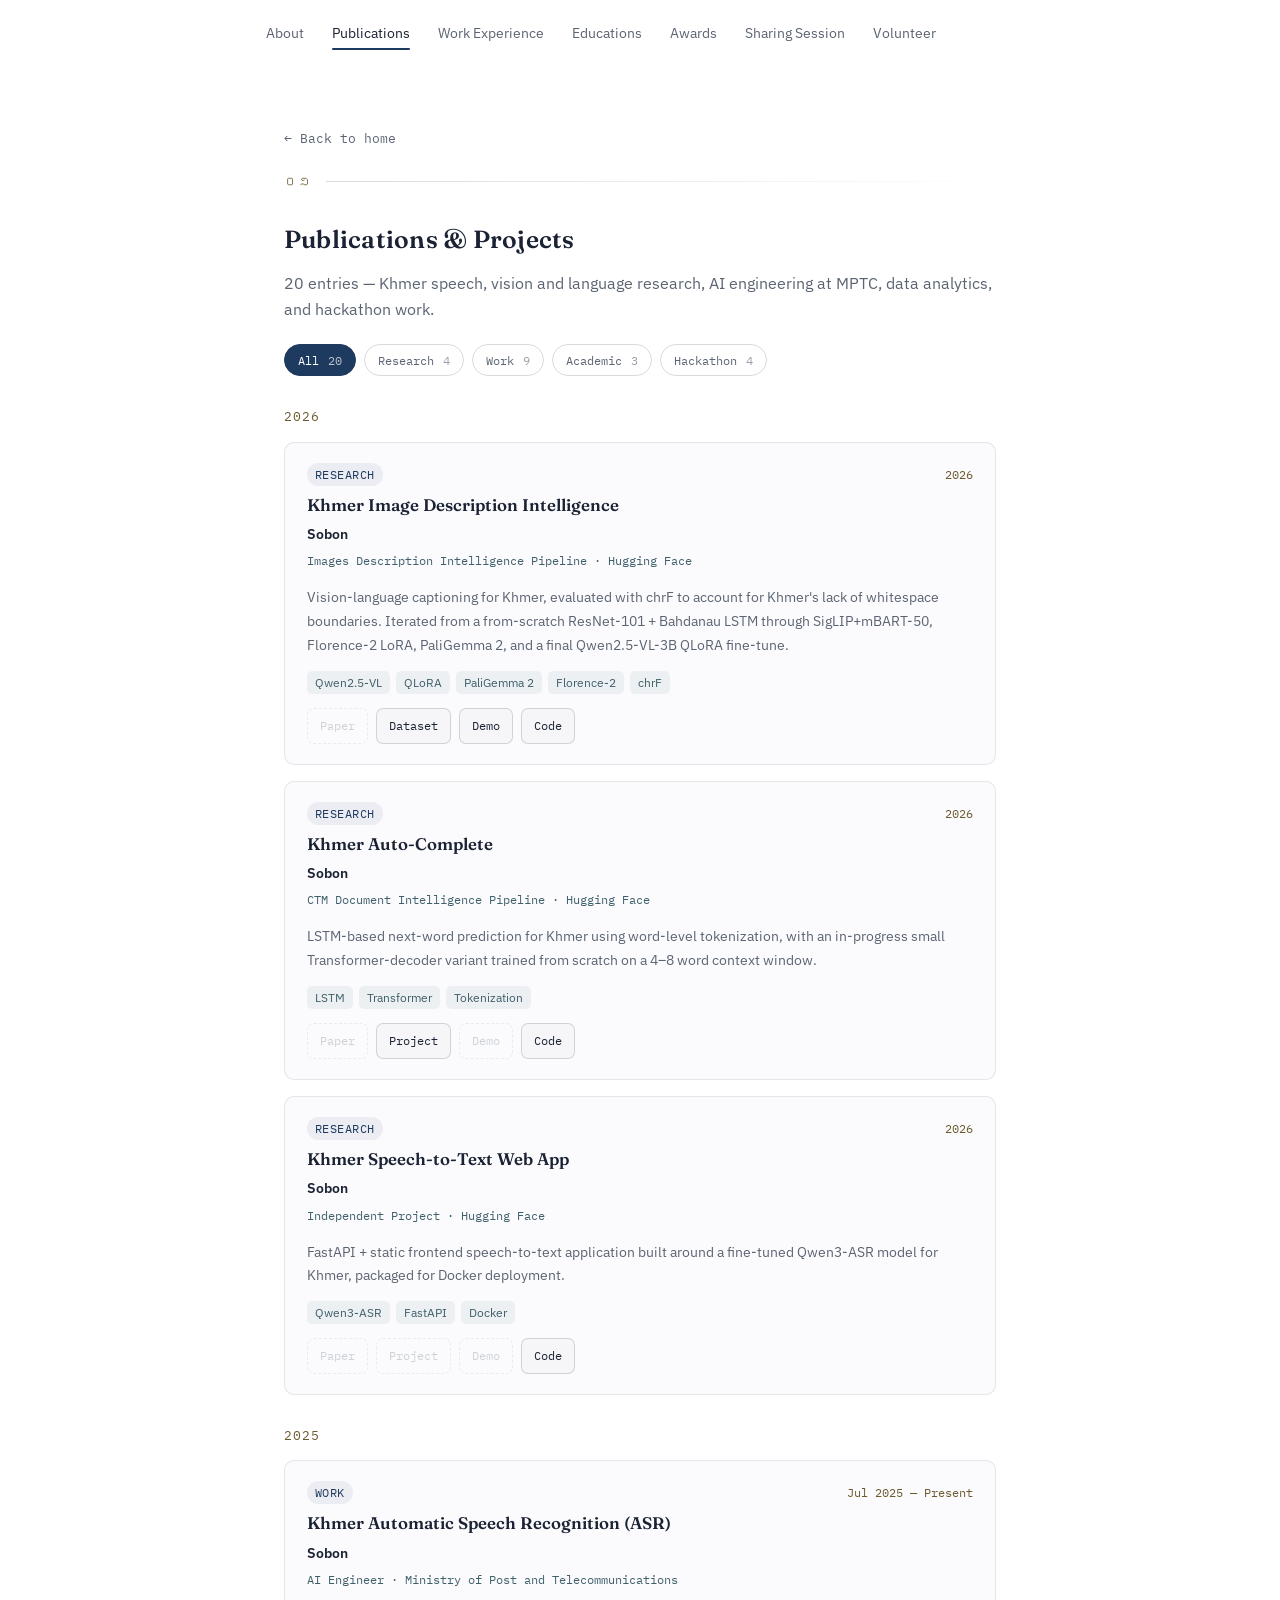
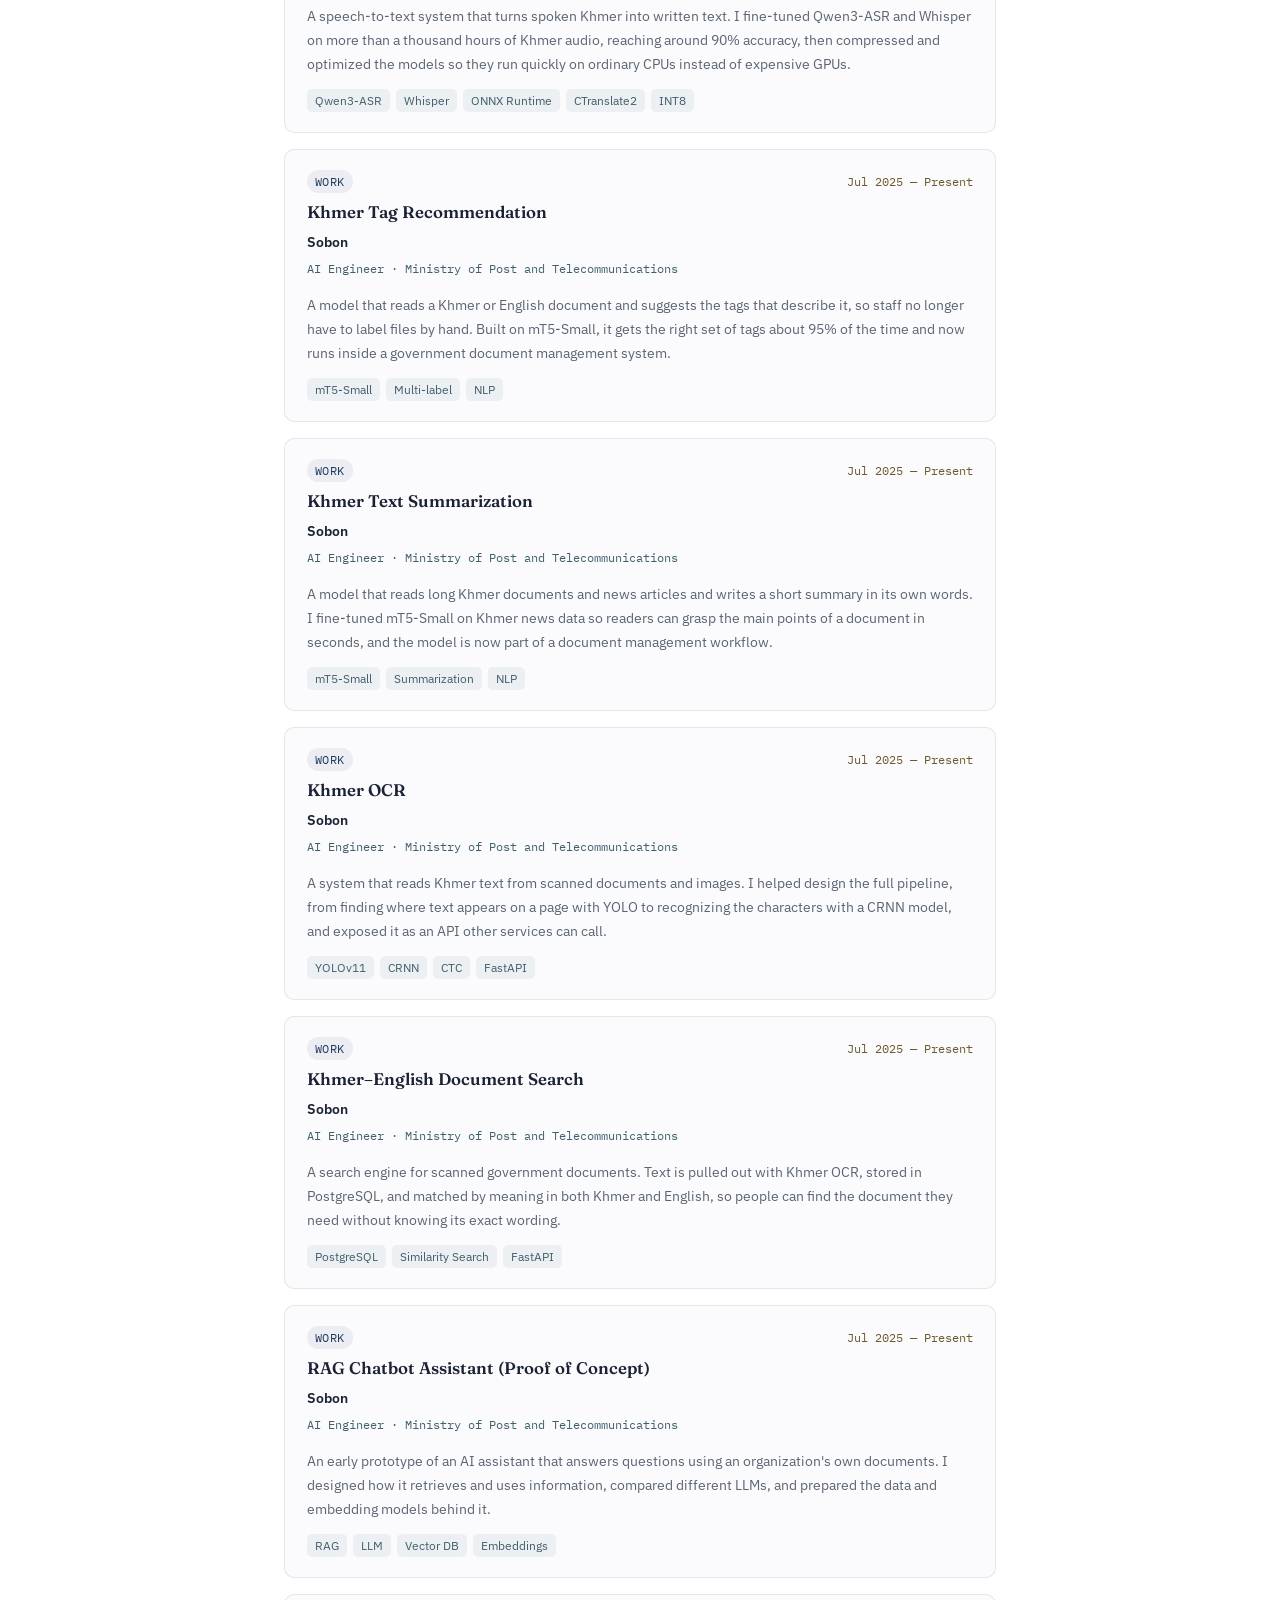
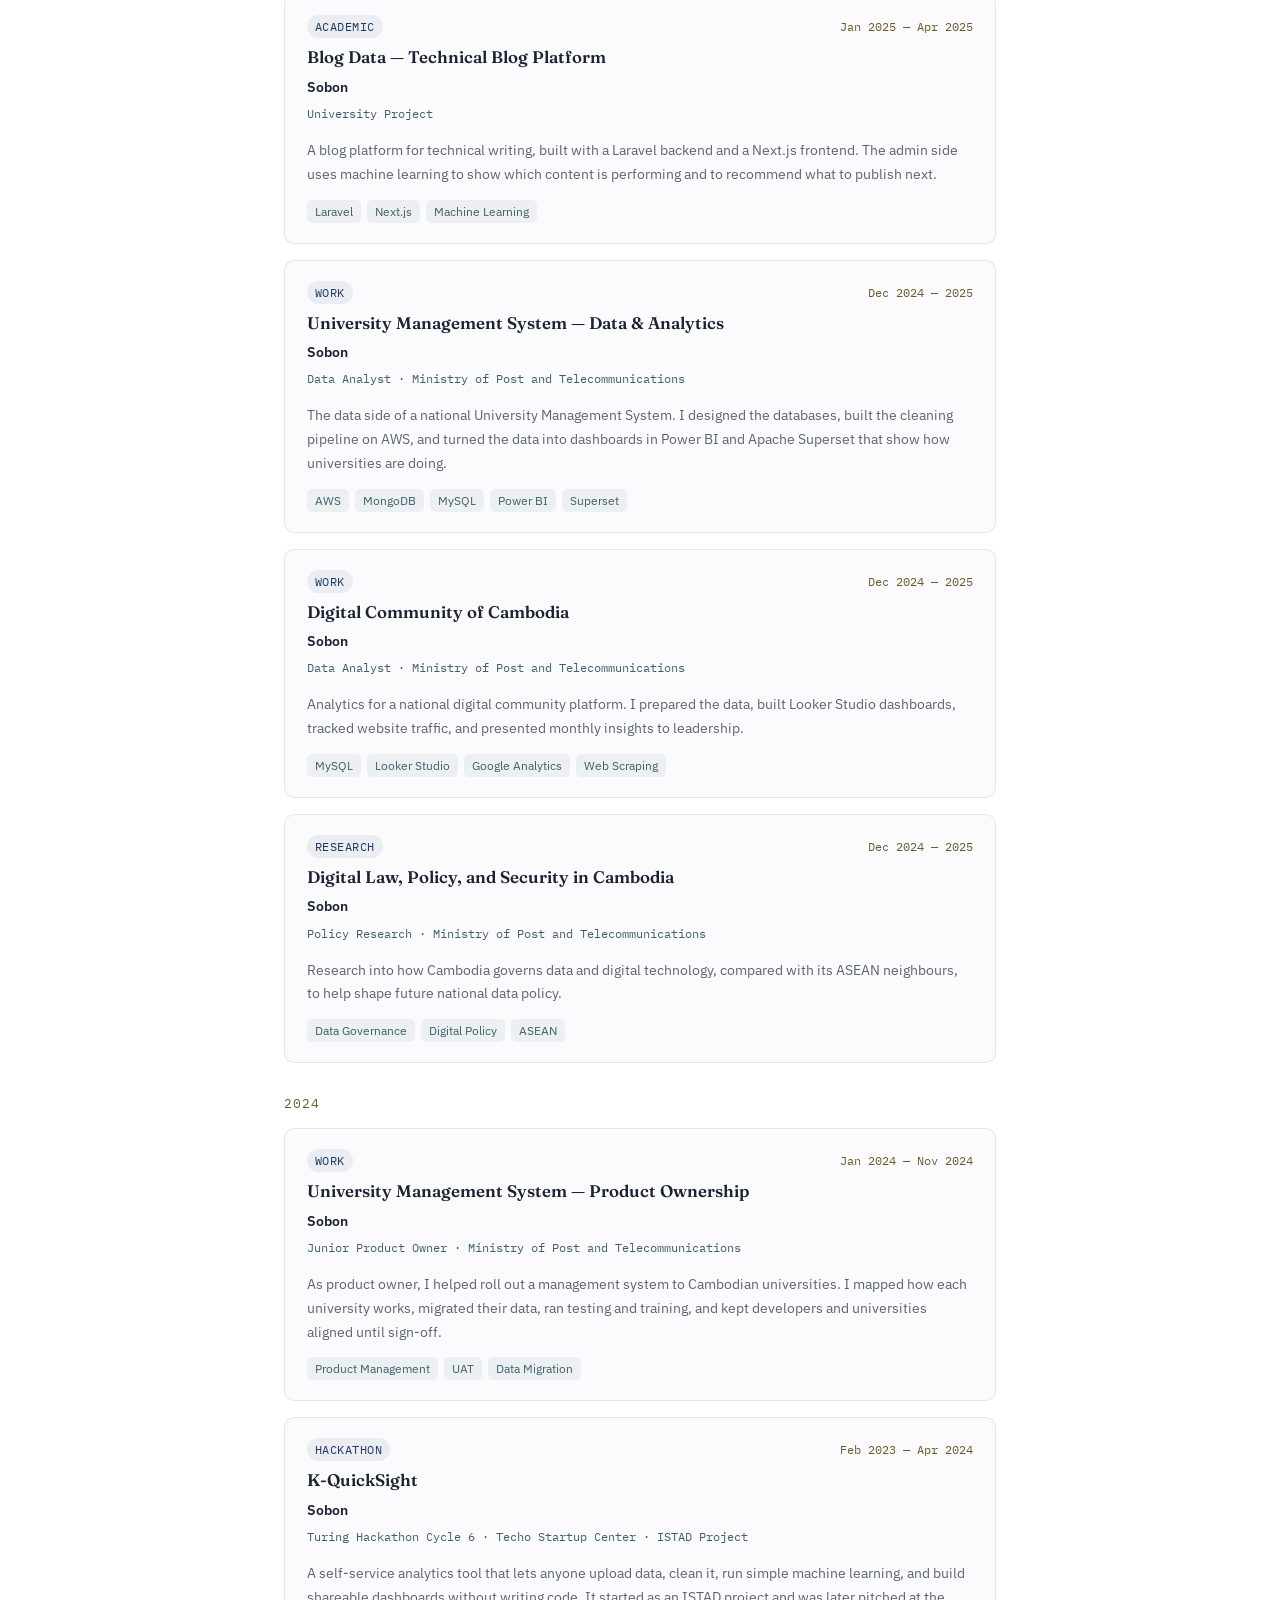
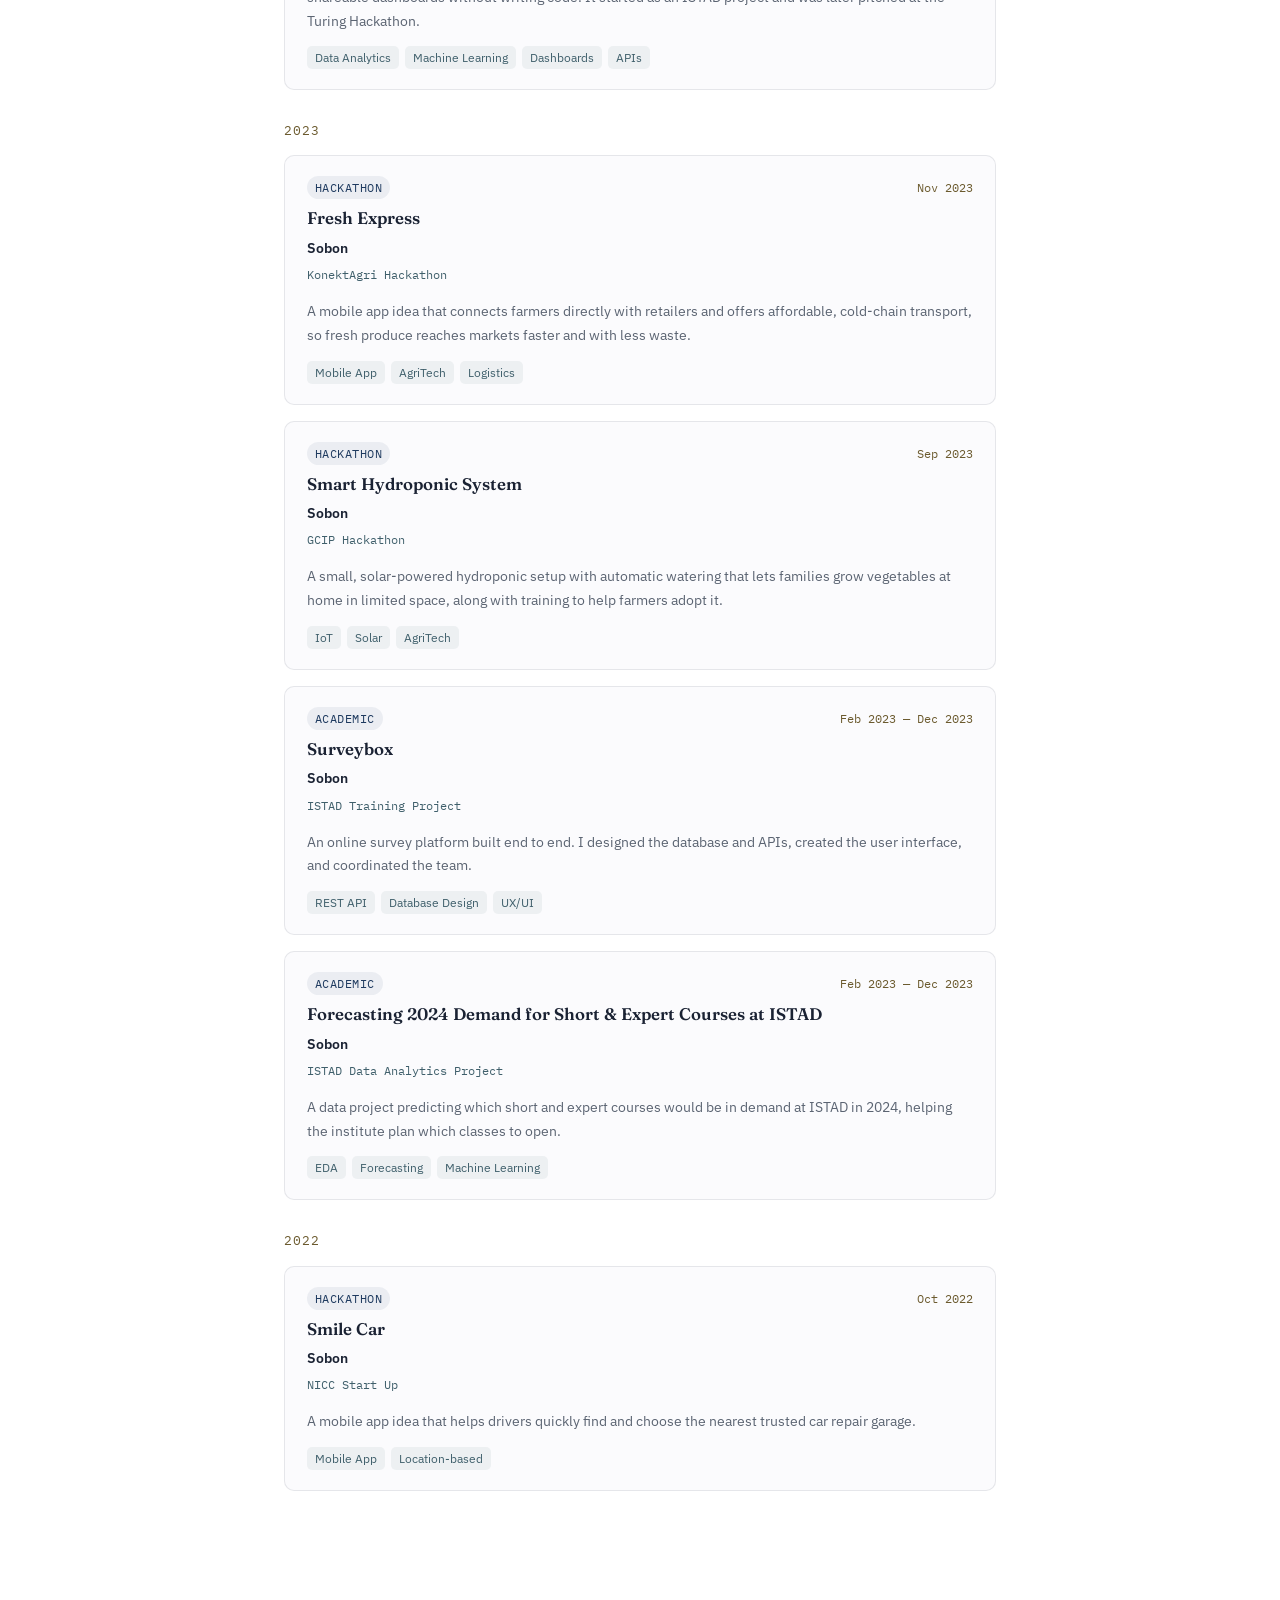
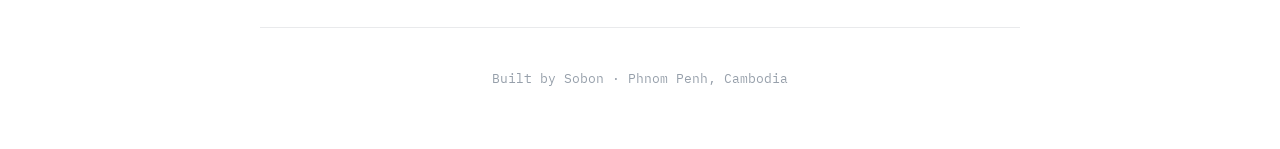
==== projects.html @ 4c94f922 "add new project" ====
<!DOCTYPE html>
<html lang="en">
<head>
<meta charset="UTF-8">
<meta name="viewport" content="width=device-width, initial-scale=1.0">
<title>Publications & Projects · Sobon Phon</title>
<meta name="description" content="Publications and projects by Sobon Phon — Khmer ASR, OCR, NLP, vision-language models, data analytics, and hackathon work.">
<meta property="og:type" content="website">
<meta property="og:title" content="Publications & Projects — Sobon Phon">
<meta property="og:description" content="Khmer ASR, OCR, NLP, vision-language models, data analytics, and hackathon projects.">
<meta property="og:image" content="https://phonsobon.github.io/assets/3.jpg">
<meta property="og:url" content="https://phonsobon.github.io/projects.html">
<meta property="og:site_name" content="Sobon Phon">

<link rel="preconnect" href="https://fonts.googleapis.com">
<link rel="preconnect" href="https://fonts.gstatic.com" crossorigin>
<link href="https://fonts.googleapis.com/css2?family=Fraunces:opsz,wght@9..144,400;9..144,500;9..144,600;9..144,700&family=IBM+Plex+Sans:wght@400;500;600&family=IBM+Plex+Mono:wght@400;500&display=swap" rel="stylesheet">

<link rel="stylesheet" href="style.css">
</head>
<body>

<header class="nav" id="siteNav">
  <div class="nav-inner">
    <button class="nav-toggle" id="navToggle" aria-label="Toggle menu" aria-expanded="false">
      <svg width="18" height="18" viewBox="0 0 18 18" fill="none"><path d="M2 4H16M2 9H16M2 14H16" stroke="currentColor" stroke-width="1.6" stroke-linecap="round"/></svg>
    </button>
    <nav class="links" id="navLinks">
      <a href="index.html#about">About</a>
      <a href="projects.html" class="active">Publications</a>
      <a href="index.html#experience">Work Experience</a>
      <a href="index.html#education">Educations</a>
      <a href="index.html#awards">Awards</a>
      <a href="index.html#sharing">Sharing Session</a>
      <a href="index.html#volunteer">Volunteer</a>
    </nav>
  </div>
</header>

<main>
  <section id="publications">
    <a class="back-link" href="index.html#publications"><span aria-hidden="true">←</span> Back to home</a>
    <div class="eyebrow"><span class="num">០១</span><span class="rule"></span></div>
    <h2 class="section-title">Publications & Projects</h2>
    <p class="page-intro"><span id="projectCount"></span> Khmer speech, vision and language research, AI engineering at MPTC, data analytics, and hackathon work.</p>

    <div class="filters" id="filters" role="group" aria-label="Filter by category"></div>
    <div id="allProjects"></div>
    <noscript><p class="pub-desc">Enable JavaScript to see the project list.</p></noscript>
  </section>
</main>

<footer>
  Built by Sobon · Phnom Penh, Cambodia
</footer>

<script src="projects-data.js"></script>
<script>
(function(){
  const list = document.getElementById('allProjects');
  const filters = document.getElementById('filters');
  document.getElementById('projectCount').textContent = PROJECTS.length + ' entries —';

  const cats = [['all', 'All']].concat(Object.entries(PROJECT_CATEGORIES));
  filters.innerHTML = cats.map(([key, label]) => {
    const n = key === 'all' ? PROJECTS.length : PROJECTS.filter(p => p.category === key).length;
    return `<button type="button" data-filter="${key}" aria-pressed="false">${label} <span>${n}</span></button>`;
  }).join('');

  function apply(key){
    filters.querySelectorAll('button').forEach(b => b.setAttribute('aria-pressed', String(b.dataset.filter === key)));
    renderProjectList(list, key === 'all' ? PROJECTS : PROJECTS.filter(p => p.category === key));
    try{ history.replaceState(null, '', key === 'all' ? location.pathname : '#' + key); }catch(e){}
  }

  filters.addEventListener('click', e => {
    const b = e.target.closest('button');
    if(b) apply(b.dataset.filter);
  });

  const initial = location.hash.slice(1);
  apply(PROJECT_CATEGORIES[initial] ? initial : 'all');
})();
</script>
<script src="script.js"></script>

</body>
</html>
---- style.css ----
:root{
    --bg: #ffffff;
    --bg-elevated: #f6f7f9;
    --bg-card: #fbfbfd;
    --ink: #1a2233;
    --ink-dim: #5b6472;
    --ink-faint: #97a0ab;
    --line: rgba(20,30,50,0.09);
    --line-strong: rgba(20,30,50,0.16);
    --accent: #1e3a5f;       /* academic navy */
    --accent-soft: rgba(30,58,95,0.07);
    --gold: #6b5a2e;         /* muted bronze, for small labels */
    --teal: #3f5f6b;         /* muted slate teal, for venue meta */
    --radius: 10px;
    --maxw: 760px;
    --nav-h: 68px;
  }

  *{ box-sizing: border-box; }
  html{ scroll-behavior: smooth; scroll-padding-top: calc(var(--nav-h) + 18px); }

  body{
    margin:0;
    background: var(--bg);
    color: var(--ink);
    font-family: "IBM Plex Sans", sans-serif;
    font-size: 16px;
    line-height: 1.65;
    -webkit-font-smoothing: antialiased;
  }

  a{ color: inherit; text-decoration: none; }
  h1,h2,h3,h4{ font-family: "Fraunces", serif; font-weight: 600; margin:0; }
  ::selection{ background: var(--accent); color: #ffffff; }

  :focus-visible{
    outline: 2px solid var(--gold);
    outline-offset: 3px;
    border-radius: 4px;
  }

  /* ---------- NAV ---------- */
  header.nav{
    position: fixed;
    top:0; left:0; right:0;
    height: var(--nav-h);
    z-index: 100;
    display:flex;
    align-items:center;
    background: rgba(255,255,255,0.72);
    backdrop-filter: blur(14px) saturate(140%);
    -webkit-backdrop-filter: blur(14px) saturate(140%);
    border-bottom: 1px solid transparent;
    transition: border-color .35s ease, background .35s ease, box-shadow .35s ease;
  }
  header.nav.scrolled{
    background: rgba(255,255,255,0.92);
    border-bottom-color: var(--line);
    box-shadow: 0 8px 24px -18px rgba(20,30,50,0.25);
  }
  .nav-inner{
    width:100%;
    max-width: 820px;
    margin:0 auto;
    padding: 0 24px;
    display:flex;
    align-items:center;
    justify-content:space-between;
    gap: 24px;
  }
  .brand{
    display:flex;
    align-items:baseline;
    gap:8px;
    font-family:"Fraunces", serif;
    font-weight:700;
    font-size: 1.05rem;
    letter-spacing: 0.01em;
    white-space:nowrap;
  }
  .brand .khmer-mark{
    font-family:"IBM Plex Sans", sans-serif;
    font-size: 0.68rem;
    color: var(--gold);
    letter-spacing: 0.14em;
    text-transform:uppercase;
  }
  nav.links{
    display:flex;
    gap: 4px;
    align-items:center;
  }
  nav.links a{
    position:relative;
    font-size: 0.86rem;
    padding: 8px 12px;
    color: var(--ink-dim);
    border-radius: 6px;
    transition: color .2s ease, background .2s ease;
    white-space:nowrap;
  }
  nav.links a:hover{ color: var(--ink); background: rgba(20,30,50,0.04); }
  nav.links a.active{ color: var(--ink); }
  nav.links a.active::after{
    content:"";
    position:absolute;
    left:12px; right:12px; bottom:3px;
    height:2px;
    background: var(--accent);
    border-radius: 2px;
  }

  .nav-toggle{
    display:none;
    background:none;
    border:1px solid var(--line-strong);
    border-radius:8px;
    width:40px; height:40px;
    color: var(--ink);
    cursor:pointer;
    align-items:center;
    justify-content:center;
  }

  /* ---------- LAYOUT ---------- */
  main{
    position:relative;
    z-index:1;
    max-width: var(--maxw);
    margin: 0 auto;
    padding: calc(var(--nav-h) + 56px) 24px 120px;
  }

  section{ scroll-margin-top: calc(var(--nav-h) + 18px); }
  section + section{ margin-top: 88px; }

  .eyebrow{
    display:flex;
    align-items:center;
    gap: 14px;
    margin-bottom: 26px;
  }
  .eyebrow .num{
    font-family:"IBM Plex Mono", monospace;
    font-size: 0.82rem;
    color: var(--gold);
    letter-spacing: 0.06em;
  }
  .eyebrow .rule{
    flex:1;
    height:1px;
    background: linear-gradient(90deg, var(--line-strong), transparent);
  }
  h2.section-title{
    font-size: 1.55rem;
    letter-spacing: 0.01em;
  }

  /* ---------- HERO ---------- */
  .hero{
    display:flex;
    gap: 30px;
    align-items:flex-start;
    margin-bottom: 8px;
  }
  .avatar{
    flex: 0 0 auto;
    width: 150px; height: 150px;
    border-radius: 50%;
    overflow: hidden;
    background: linear-gradient(155deg, var(--accent), #3a5a82);
    display:flex;
    align-items:center;
    justify-content:center;
    font-family:"Fraunces", serif;
    font-weight:700;
    font-size: 2.1rem;
    color: #ffffff;
    box-shadow: 0 0 0 1px var(--line-strong), 0 16px 32px -18px rgba(30,58,95,0.35);
  }
  .avatar img{
    width: 100%;
    height: 100%;
    object-fit: cover;
    object-position: center;
    display: block;
  }
  .hero-text h1{
    font-size: 2.15rem;
    line-height:1.15;
    margin-bottom:8px;
  }
  .hero-text .role{
    color: var(--ink-dim);
    font-size: 1.02rem;
    margin-bottom: 4px;
  }
  .hero-text .loc{
    color: var(--ink-faint);
    font-size: 0.88rem;
    font-family:"IBM Plex Mono", monospace;
  }

  .hero-links{
    display:flex;
    flex-wrap:wrap;
    gap:10px;
    margin: 22px 0 26px;
  }
  .hero-links a{
    font-size: 0.82rem;
    padding: 7px 13px;
    border: 1px solid var(--line-strong);
    border-radius: 100px;
    color: var(--ink-dim);
    transition: all .2s ease;
    font-family:"IBM Plex Mono", monospace;
  }
  .hero-links a:hover{
    border-color: var(--accent);
    color: var(--ink);
    background: var(--accent-soft);
  }

  .bio p{ color: var(--ink-dim); margin: 0 0 14px; max-width: 75ch; text-align: justify; text-justify: inter-word; hyphens: auto; }
  .bio strong{ color: var(--ink); font-weight:600; }
  .bio strong.dr{ color: var(--ink); font-weight:600; }

  /* ---------- WORK EXPERIENCE ---------- */
  .job{
    display:grid;
    grid-template-columns: 160px 1fr;
    gap: 20px;
    padding: 20px 0;
    border-top: 1px solid var(--line);
  }
  .job:first-of-type{ border-top: none; padding-top:0; }
  .job time{
    font-family:"IBM Plex Mono", monospace;
    font-size: 0.78rem;
    color: var(--gold);
    padding-top: 3px;
    white-space: nowrap;
  }
  .job h3{ font-size: 1.08rem; margin-bottom: 3px; }
  .job .org{ color: var(--ink-dim); font-size:0.9rem; margin-bottom: 10px; }
  .job ul{ margin:0; padding-left: 18px; color: var(--ink-dim); font-size: 0.94rem; }
  .job li{ margin-bottom: 6px; }
  .job li::marker{ color: var(--accent); }

  /* ---------- PUBLICATIONS ---------- */
  .pub-year{
    font-family:"IBM Plex Mono", monospace;
    color: var(--gold);
    font-size: 0.8rem;
    letter-spacing: 0.08em;
    margin: 30px 0 14px;
    text-transform: uppercase;
  }
  .pub-year:first-child{ margin-top:0; }

  .pub-card{
    background: var(--bg-card);
    border: 1px solid var(--line);
    border-radius: var(--radius);
    padding: 20px 22px;
    margin-bottom: 16px;
    transition: border-color .2s ease;
  }
  .pub-card:hover{ border-color: var(--line-strong); }
  .pub-card h3{ font-size: 1.05rem; line-height:1.4; margin-bottom: 6px; }
  .pub-authors{ font-size: 0.88rem; color: var(--ink-dim); margin-bottom: 4px; }
  .pub-authors .me{ color: var(--ink); font-weight:600; }
  .pub-venue{
    font-family:"IBM Plex Mono", monospace;
    font-size: 0.78rem;
    color: var(--teal);
    margin-bottom: 12px;
  }
  .pub-desc{ color: var(--ink-dim); font-size: 0.9rem; margin-bottom: 14px; }

  .pub-links{
    display:flex;
    flex-wrap: wrap;
    gap: 8px;
  }
  .pub-links a, .pub-links span{
    display:inline-flex;
    align-items:center;
    gap:6px;
    font-family:"IBM Plex Mono", monospace;
    font-size: 0.76rem;
    padding: 7px 12px;
    border-radius: 7px;
    border: 1px solid var(--line-strong);
    color: var(--ink-dim);
  }
  .pub-links a{
    color: var(--ink);
    background: rgba(20,30,50,0.02);
    transition: all .18s ease;
  }
  .pub-links a:hover{
    border-color: var(--accent);
    background: var(--accent-soft);
    color: var(--ink);
    transform: translateY(-1px);
  }
  .pub-links span.disabled{
    color: var(--ink-faint);
    opacity: 0.45;
    cursor: not-allowed;
    border-style: dashed;
  }
  .pub-links svg{ width:12px; height:12px; }

  /* ---------- EDUCATION ---------- */
  .edu-item{
    display:grid;
    grid-template-columns: 160px 1fr;
    gap: 20px;
    padding: 18px 0;
    border-top: 1px solid var(--line);
  }
  .edu-item:first-of-type{ border-top:none; padding-top:0; }
  .edu-item time{
    font-family:"IBM Plex Mono", monospace;
    font-size: 0.78rem;
    color: var(--gold);
  }
  .edu-item h3{ font-size: 1.02rem; margin-bottom:3px; }
  .edu-item .org{ color: var(--ink-dim); font-size: 0.9rem; }
  .edu-note{
    display:inline-block;
    margin-top:8px;
    font-size: 0.78rem;
    color: var(--ink-faint);
    font-style: italic;
  }

  /* ---------- SHARING SESSION / TEACHING (list style) ---------- */
  .simple-list{ list-style:none; margin:0; padding:0; }
  .simple-list li{
    display:grid;
    grid-template-columns: 128px 1fr;
    gap:20px;
    padding: 16px 0;
    border-top: 1px solid var(--line);
    font-size: 0.94rem;
    color: var(--ink-dim);
  }
  .simple-list li:first-child{ border-top:none; padding-top:0; }
  .simple-list time{
    font-family:"IBM Plex Mono", monospace;
    font-size: 0.78rem;
    color: var(--gold);
  }
  .simple-list strong{ color: var(--ink); font-weight:600; }

  .placeholder-tag{
    display:inline-block;
    margin-top:10px;
    font-size: 0.74rem;
    font-family:"IBM Plex Mono", monospace;
    color: var(--teal);
    background: rgba(63,95,107,0.08);
    border: 1px dashed rgba(63,95,107,0.35);
    padding: 4px 9px;
    border-radius: 6px;
  }

  footer{
    max-width: var(--maxw);
    margin: 0 auto;
    padding: 40px 24px 60px;
    color: var(--ink-faint);
    font-size: 0.8rem;
    text-align:center;
    border-top: 1px solid var(--line);
    font-family:"IBM Plex Mono", monospace;
  }

  /* ---------- RESPONSIVE ---------- */
  @media (max-width: 800px){
    .job, .edu-item, .simple-list li{ grid-template-columns: 1fr; gap:4px; }
    .job time, .edu-item time, .simple-list time{ order:-1; }
  }

  @media (max-width: 680px){
    nav.links{
      position: fixed;
      top: var(--nav-h);
      left:0; right:0;
      background: rgba(255,255,255,0.98);
      backdrop-filter: blur(14px);
      flex-direction: column;
      align-items: stretch;
      padding: 10px 20px 20px;
      gap:2px;
      border-bottom: 1px solid var(--line);
      transform: translateY(-140%);
      opacity:0;
      transition: transform .3s ease, opacity .3s ease;
    }
    nav.links.open{ transform: translateY(0); opacity:1; }
    nav.links a{ padding: 12px 8px; font-size: 0.95rem; }
    .nav-toggle{ display:flex; }
    .hero{ flex-direction:column; }
  }

  @media (prefers-reduced-motion: reduce){
    html{ scroll-behavior:auto; }
    *{ transition-duration: 0.01ms !important; animation-duration: 0.01ms !important; }
  }
  /* ---------- PROJECT CARDS: meta, tags, details ---------- */
  .pub-meta{
    display:flex;
    justify-content:space-between;
    align-items:center;
    gap: 12px;
    margin-bottom: 8px;
    font-family:"IBM Plex Mono", monospace;
    font-size: 0.72rem;
  }
  .pub-cat{
    color: var(--accent);
    background: var(--accent-soft);
    padding: 2px 8px;
    border-radius: 100px;
    letter-spacing: 0.04em;
    text-transform: uppercase;
  }
  .pub-meta time{ color: var(--gold); }
  .pub-tags{ display:flex; flex-wrap:wrap; gap:6px; margin-bottom: 14px; }
  .pub-tags span{
    font-size: 0.72rem;
    color: var(--teal);
    background: rgba(63,95,107,0.07);
    padding: 2px 8px;
    border-radius: 5px;
  }
  .pub-more{ margin: -4px 0 14px; font-size: 0.88rem; color: var(--ink-dim); }
  .pub-more summary{
    cursor:pointer;
    font-family:"IBM Plex Mono", monospace;
    font-size: 0.76rem;
    color: var(--accent);
    width: fit-content;
  }
  .pub-more summary:hover{ text-decoration: underline; }
  .pub-more ul{ margin: 10px 0 0; padding-left: 18px; }
  .pub-more li{ margin-bottom: 4px; }
  .pub-more li::marker{ color: var(--accent); }
  .pub-card > :last-child{ margin-bottom: 0; }
  .pub-empty{ color: var(--ink-faint); font-size: 0.9rem; }

  /* ---------- VIEW ALL / PROJECTS PAGE ---------- */
  .view-all{
    display:inline-flex;
    align-items:center;
    gap: 8px;
    margin-top: 6px;
    font-family:"IBM Plex Mono", monospace;
    font-size: 0.82rem;
    padding: 9px 16px;
    border: 1px solid var(--accent);
    border-radius: 100px;
    color: var(--accent);
    transition: all .2s ease;
  }
  .view-all:hover{ background: var(--accent); color: #ffffff; }
  .view-all span{ transition: transform .2s ease; }
  .view-all:hover span{ transform: translateX(3px); }

  .back-link{
    display:inline-block;
    margin-bottom: 22px;
    font-family:"IBM Plex Mono", monospace;
    font-size: 0.8rem;
    color: var(--ink-dim);
  }
  .back-link:hover{ color: var(--accent); }
  .page-intro{ color: var(--ink-dim); margin: 10px 0 22px; }

  .filters{ display:flex; flex-wrap:wrap; gap:8px; margin-bottom: 30px; }
  .filters button{
    font-family:"IBM Plex Mono", monospace;
    font-size: 0.78rem;
    padding: 7px 13px;
    border: 1px solid var(--line-strong);
    border-radius: 100px;
    background: none;
    color: var(--ink-dim);
    cursor: pointer;
    transition: all .2s ease;
  }
  .filters button span{ color: var(--ink-faint); margin-left: 2px; }
  .filters button:hover{ border-color: var(--accent); color: var(--ink); }
  .filters button[aria-pressed="true"]{ background: var(--accent); border-color: var(--accent); color: #ffffff; }
  .filters button[aria-pressed="true"] span{ color: rgba(255,255,255,0.7); }
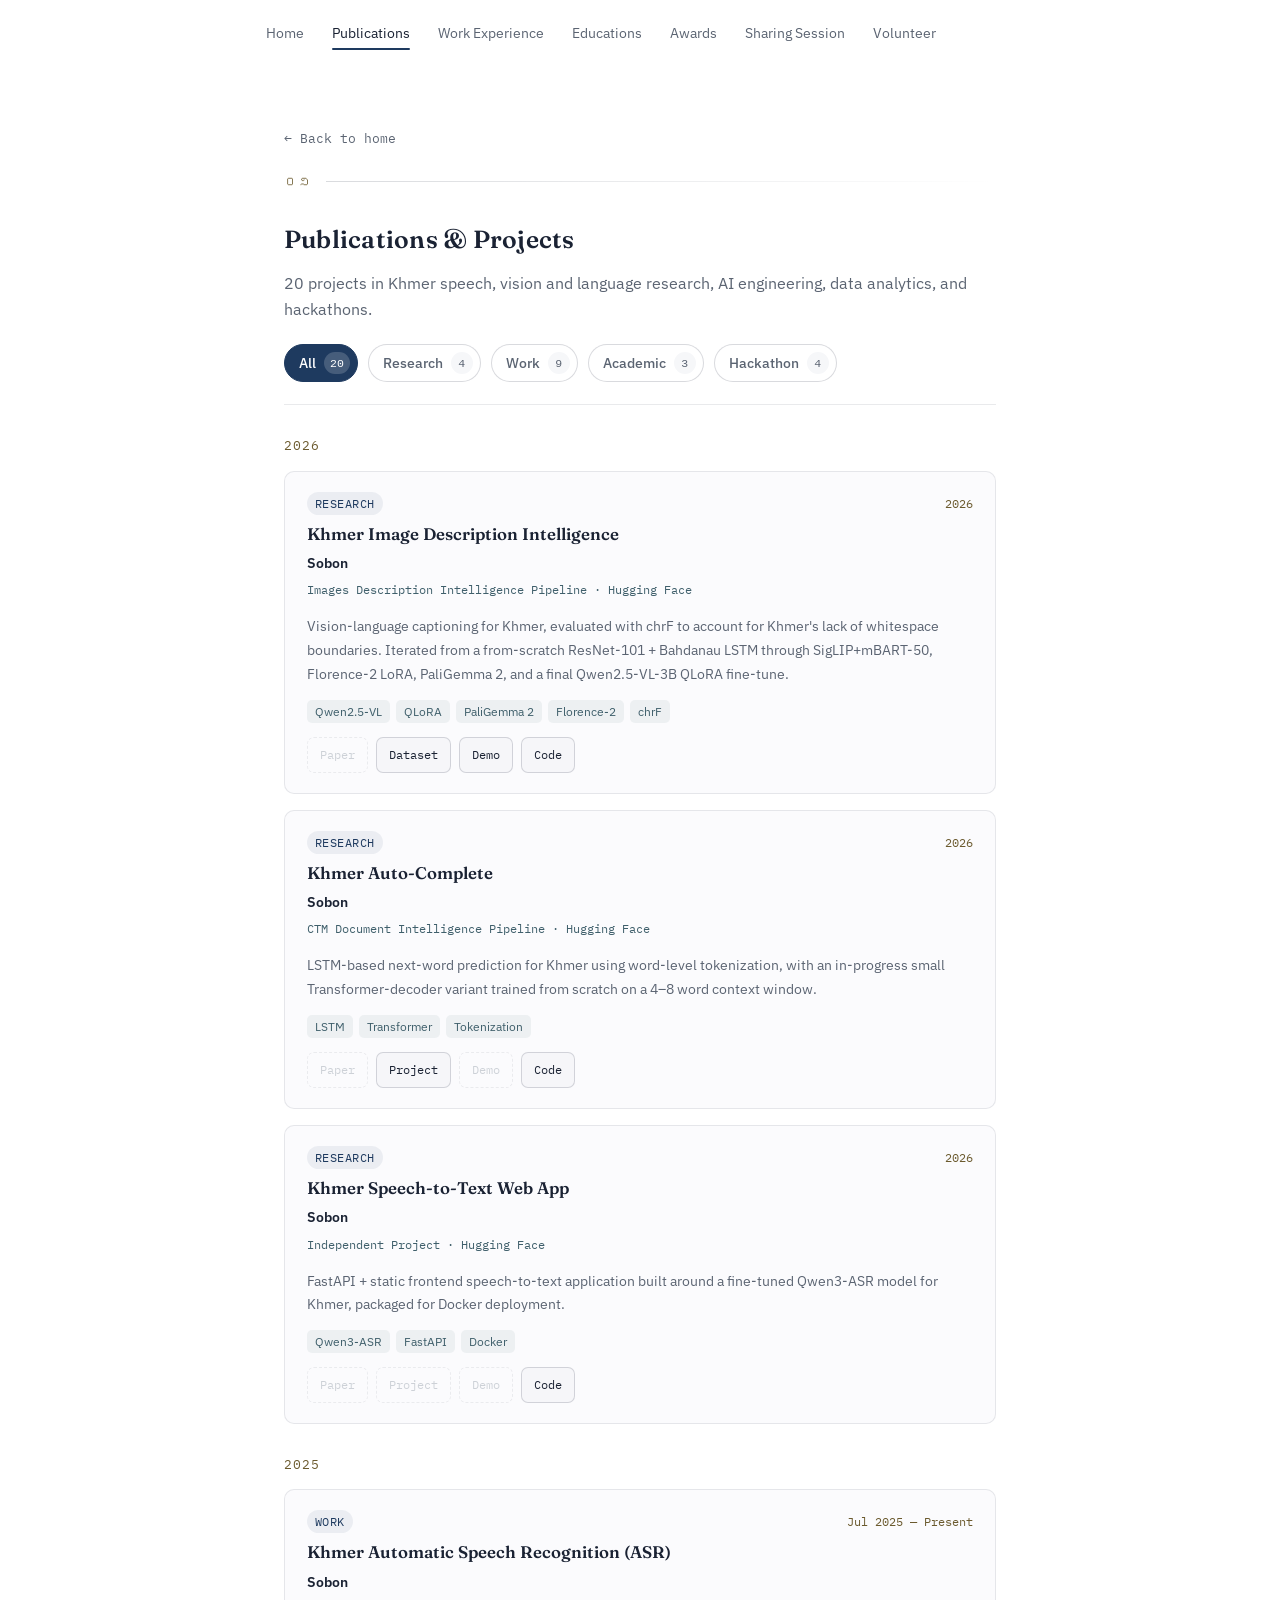
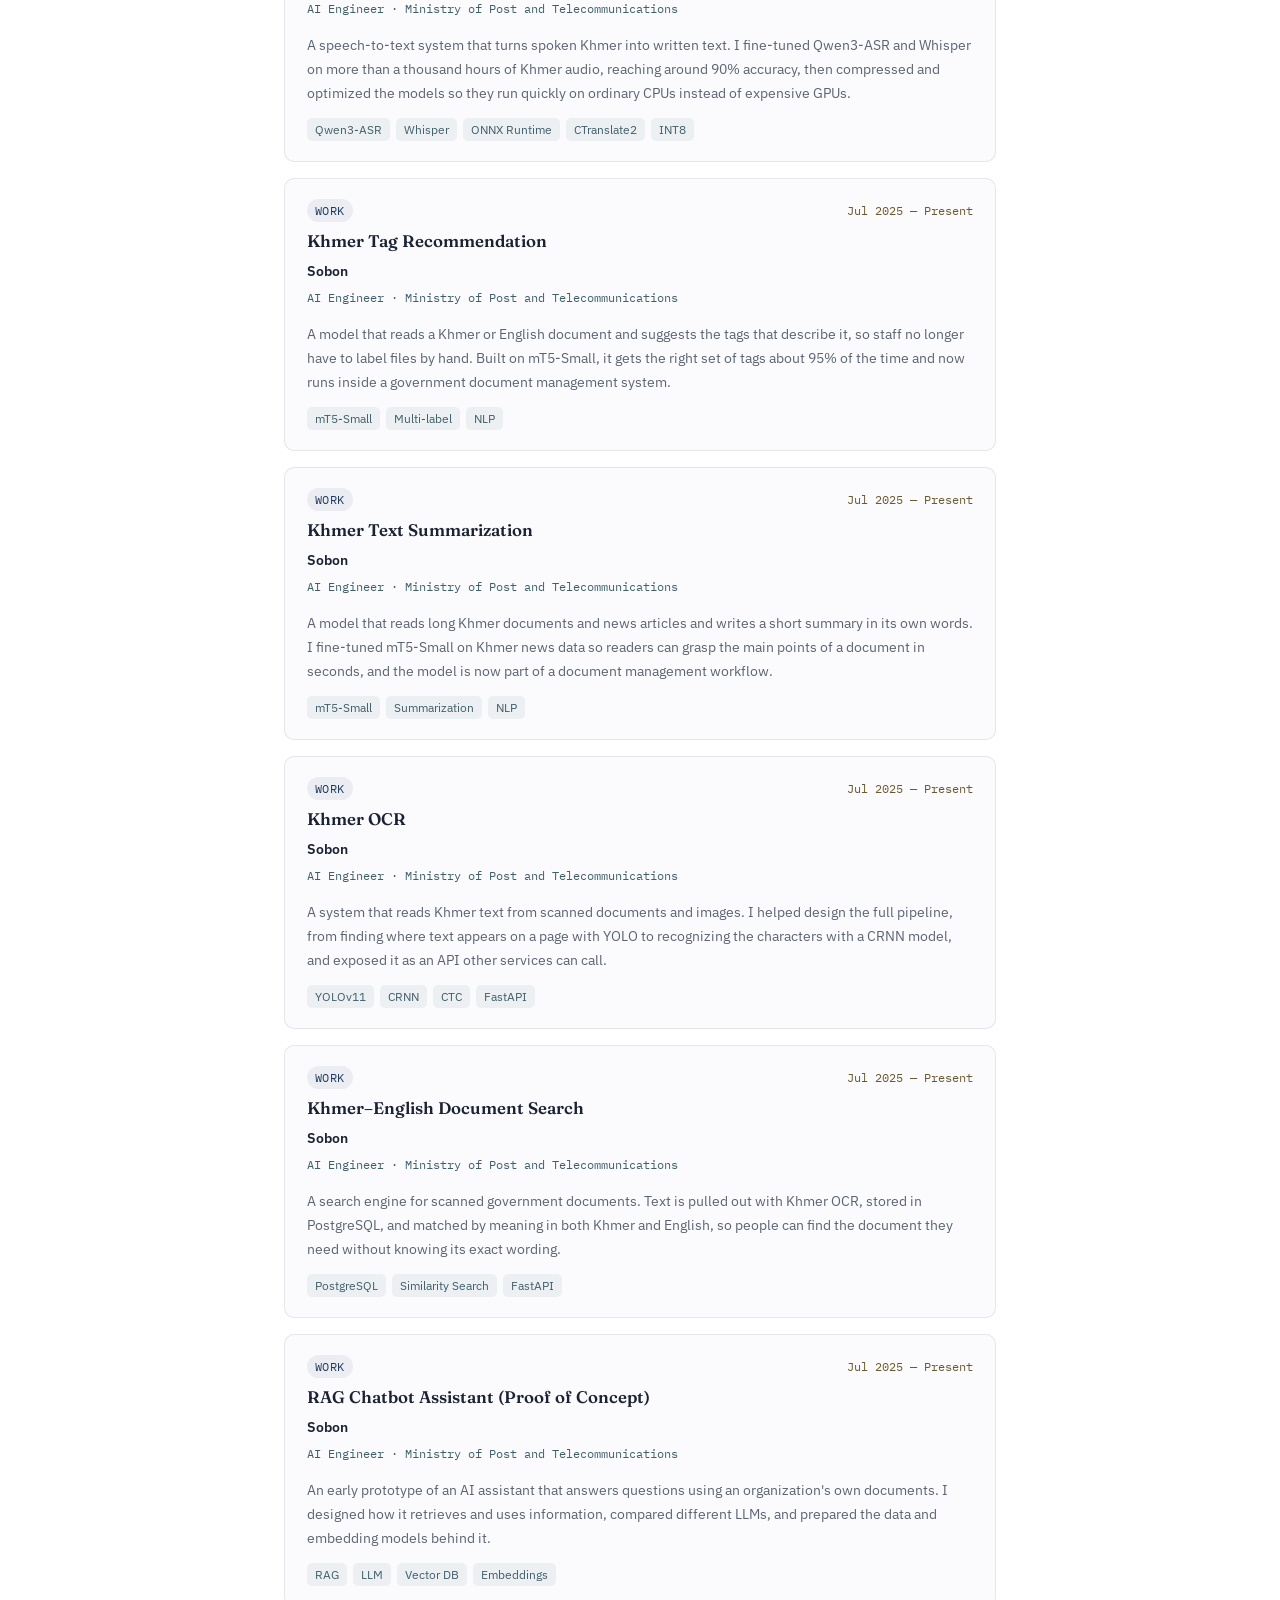
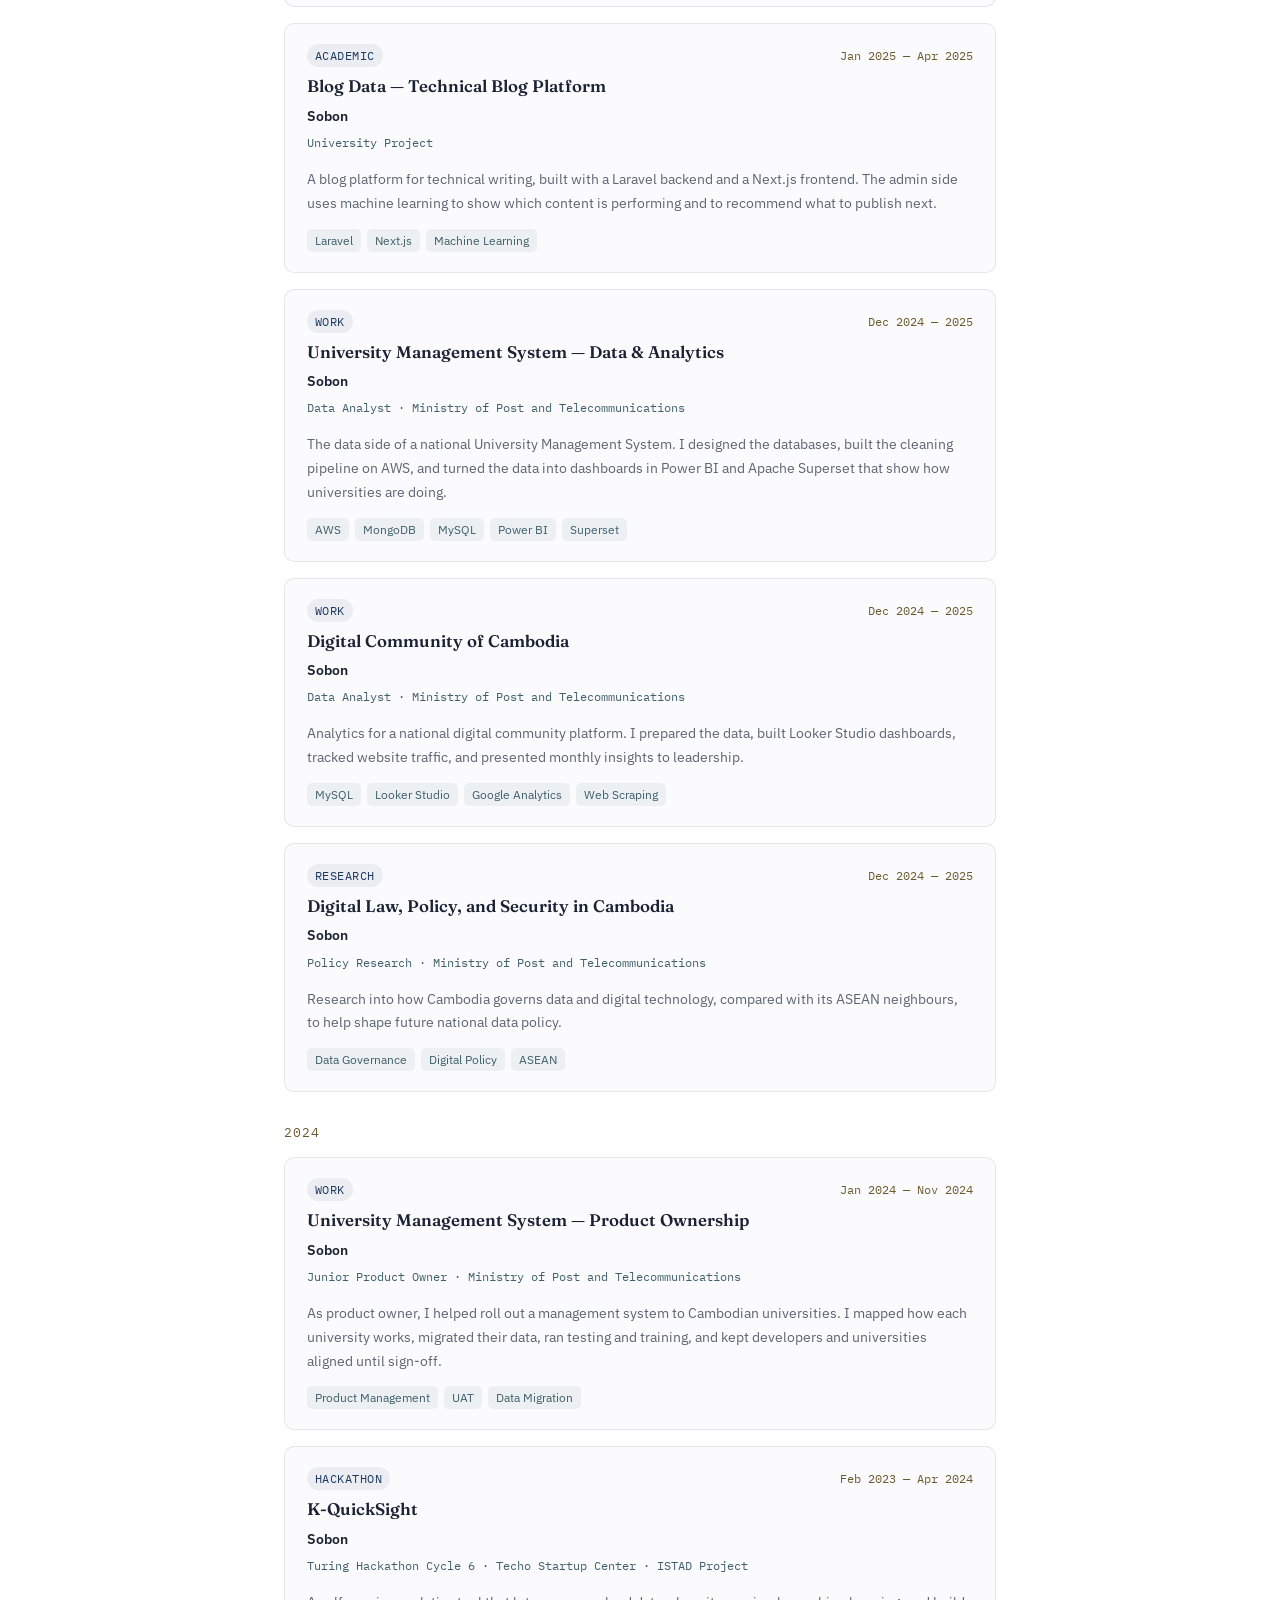
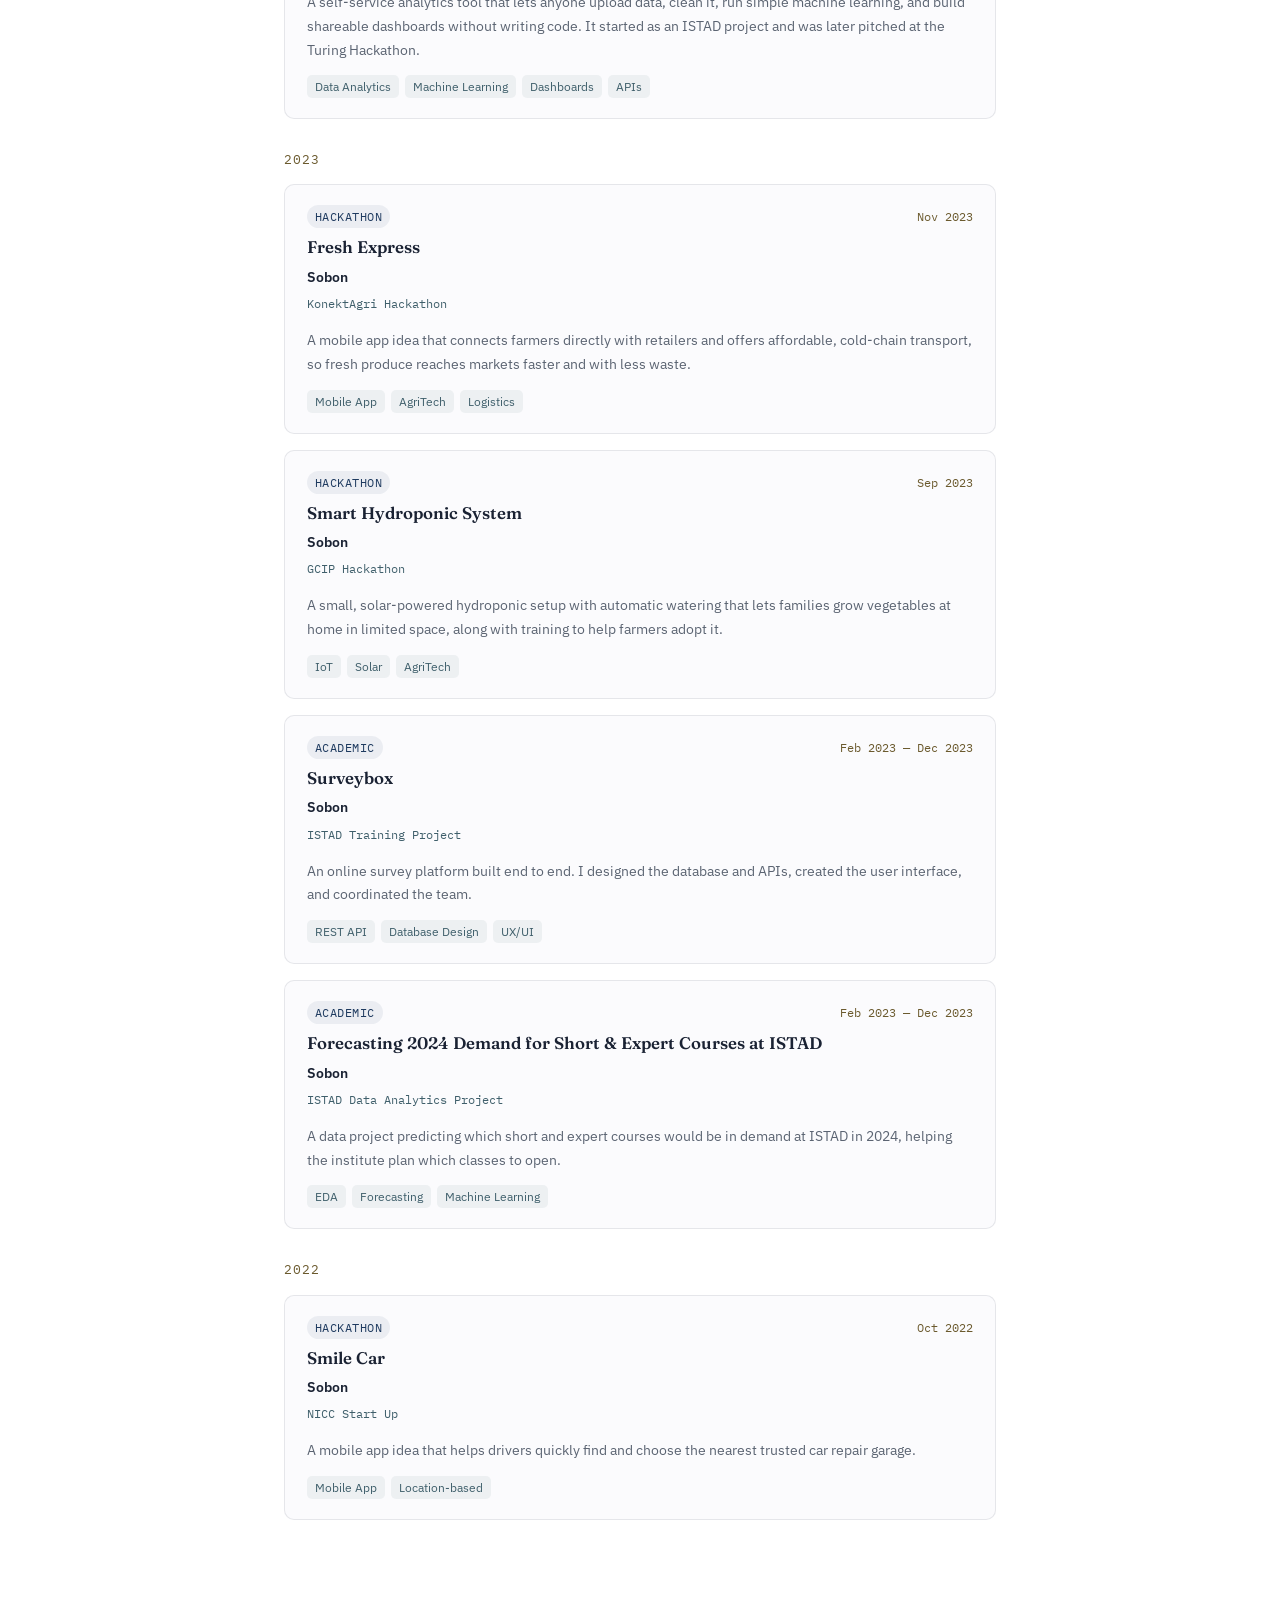
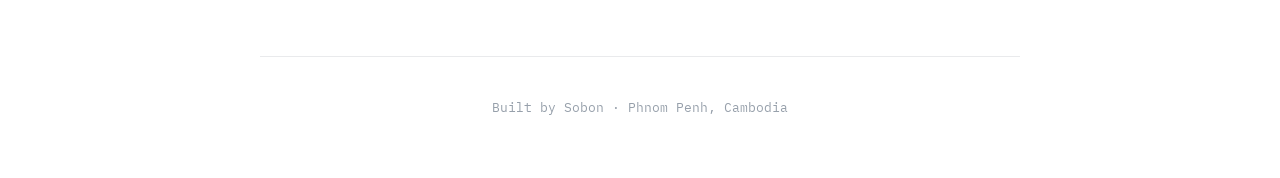
==== commit f5dfbce7: "Change UI" ====
--- a/projects.html
+++ b/projects.html
@@ -26,7 +26,7 @@
       <svg width="18" height="18" viewBox="0 0 18 18" fill="none"><path d="M2 4H16M2 9H16M2 14H16" stroke="currentColor" stroke-width="1.6" stroke-linecap="round"/></svg>
     </button>
     <nav class="links" id="navLinks">
-      <a href="index.html#about">About</a>
+      <a href="index.html">Home</a>
       <a href="projects.html" class="active">Publications</a>
       <a href="index.html#experience">Work Experience</a>
       <a href="index.html#education">Educations</a>
@@ -42,7 +42,7 @@
     <a class="back-link" href="index.html#publications"><span aria-hidden="true">←</span> Back to home</a>
     <div class="eyebrow"><span class="num">០១</span><span class="rule"></span></div>
     <h2 class="section-title">Publications & Projects</h2>
-    <p class="page-intro"><span id="projectCount"></span> Khmer speech, vision and language research, AI engineering at MPTC, data analytics, and hackathon work.</p>
+    <p class="page-intro"><span id="projectCount"></span> Khmer speech, vision and language research, AI engineering, data analytics, and hackathons.</p>
 
     <div class="filters" id="filters" role="group" aria-label="Filter by category"></div>
     <div id="allProjects"></div>
@@ -59,12 +59,12 @@
 (function(){
   const list = document.getElementById('allProjects');
   const filters = document.getElementById('filters');
-  document.getElementById('projectCount').textContent = PROJECTS.length + ' entries —';
+  document.getElementById('projectCount').textContent = PROJECTS.length + ' projects in';
 
   const cats = [['all', 'All']].concat(Object.entries(PROJECT_CATEGORIES));
   filters.innerHTML = cats.map(([key, label]) => {
     const n = key === 'all' ? PROJECTS.length : PROJECTS.filter(p => p.category === key).length;
-    return `<button type="button" data-filter="${key}" aria-pressed="false">${label} <span>${n}</span></button>`;
+    return `<button type="button" data-filter="${key}" aria-pressed="false"><span class="f-label">${label}</span><span class="f-count" aria-label="${n} entries">${n}</span></button>`;
   }).join('');
 
   function apply(key){
--- a/style.css
+++ b/style.css
@@ -482,19 +482,43 @@
   .back-link:hover{ color: var(--accent); }
   .page-intro{ color: var(--ink-dim); margin: 10px 0 22px; }
 
-  .filters{ display:flex; flex-wrap:wrap; gap:8px; margin-bottom: 30px; }
+  .filters{
+    display:flex;
+    flex-wrap:wrap;
+    gap:10px;
+    margin-bottom: 30px;
+    padding-bottom: 22px;
+    border-bottom: 1px solid var(--line);
+  }
   .filters button{
-    font-family:"IBM Plex Mono", monospace;
-    font-size: 0.78rem;
-    padding: 7px 13px;
+    display:inline-flex;
+    align-items:center;
+    gap: 8px;
+    font-family:"IBM Plex Sans", sans-serif;
+    font-size: 0.86rem;
+    font-weight: 500;
+    line-height: 1;
+    padding: 7px 7px 7px 14px;
     border: 1px solid var(--line-strong);
     border-radius: 100px;
-    background: none;
+    background: var(--bg);
     color: var(--ink-dim);
     cursor: pointer;
     transition: all .2s ease;
   }
-  .filters button span{ color: var(--ink-faint); margin-left: 2px; }
+  .filters .f-count{
+    display:inline-flex;
+    align-items:center;
+    justify-content:center;
+    min-width: 22px;
+    height: 22px;
+    padding: 0 6px;
+    border-radius: 100px;
+    font-family:"IBM Plex Mono", monospace;
+    font-size: 0.72rem;
+    background: var(--bg-elevated);
+    color: var(--ink-dim);
+  }
   .filters button:hover{ border-color: var(--accent); color: var(--ink); }
   .filters button[aria-pressed="true"]{ background: var(--accent); border-color: var(--accent); color: #ffffff; }
-  .filters button[aria-pressed="true"] span{ color: rgba(255,255,255,0.7); }
+  .filters button[aria-pressed="true"] .f-count{ background: rgba(255,255,255,0.18); color: #ffffff; }
